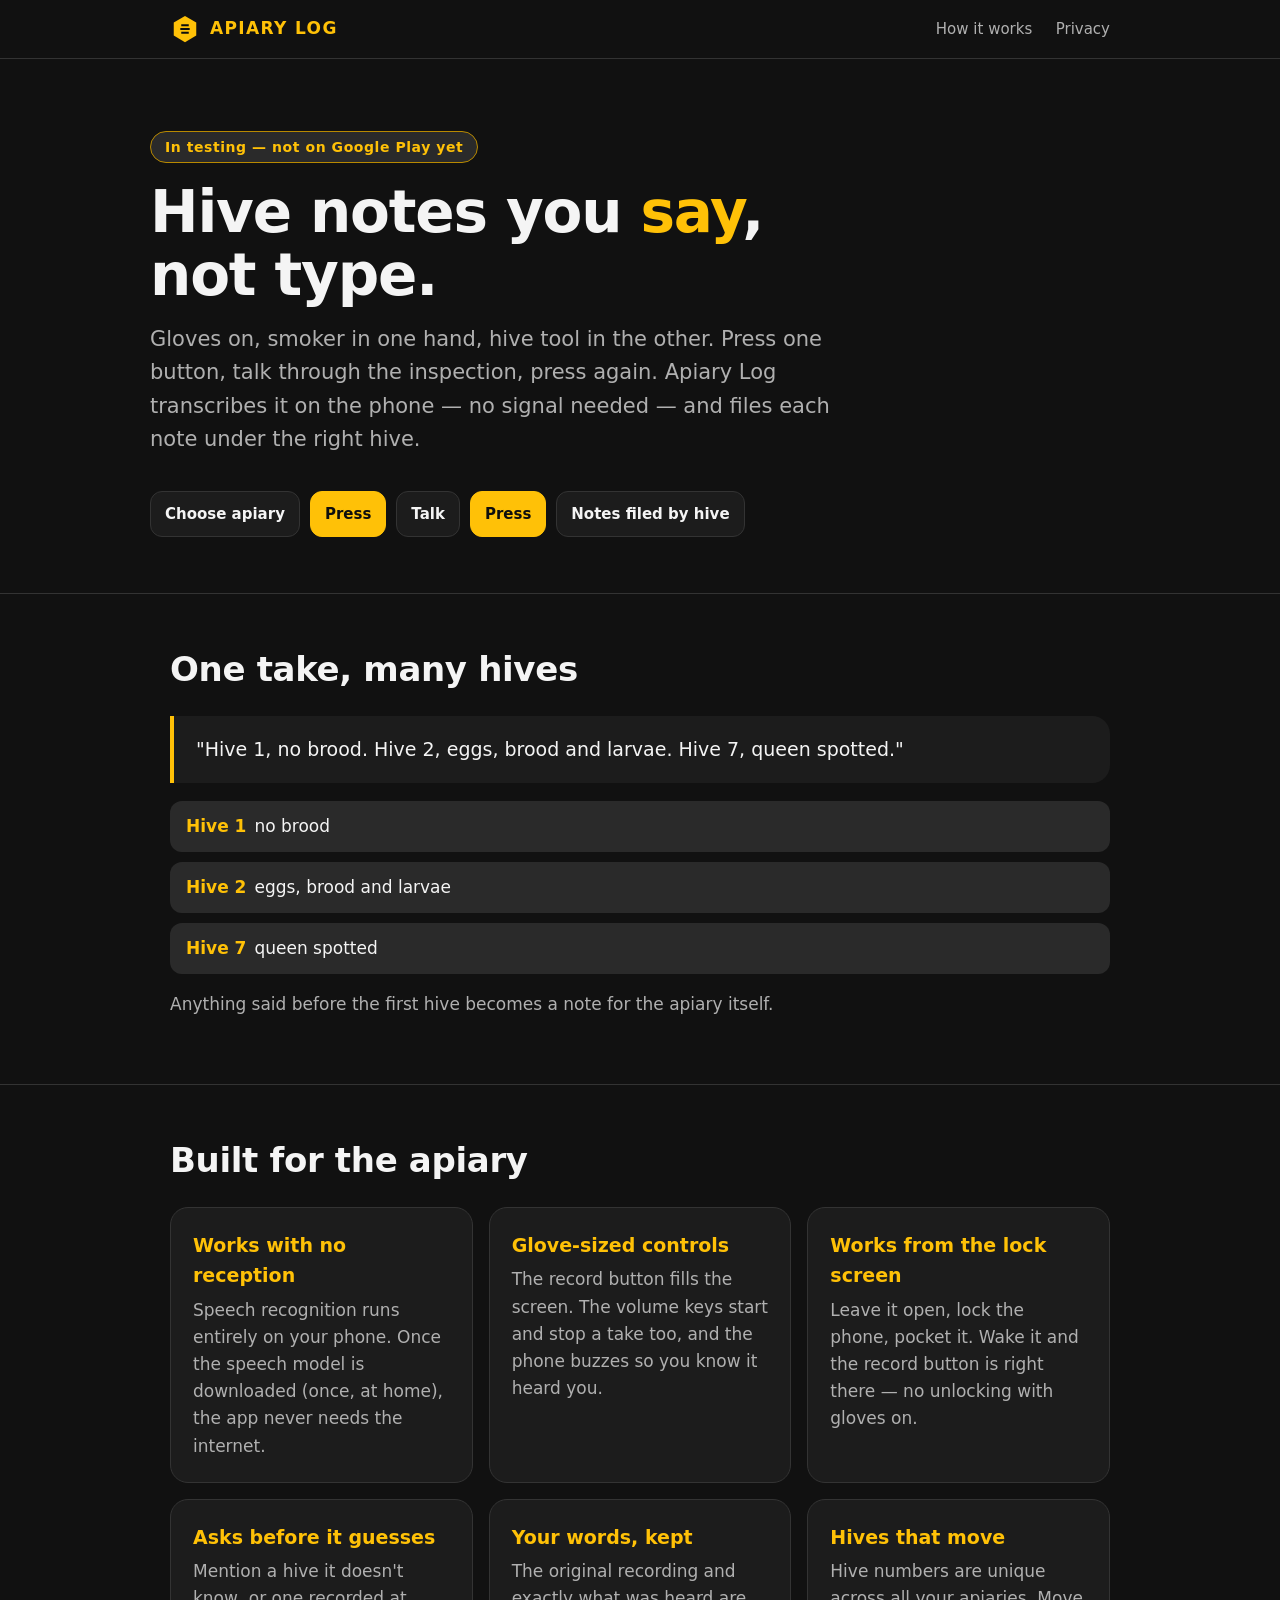
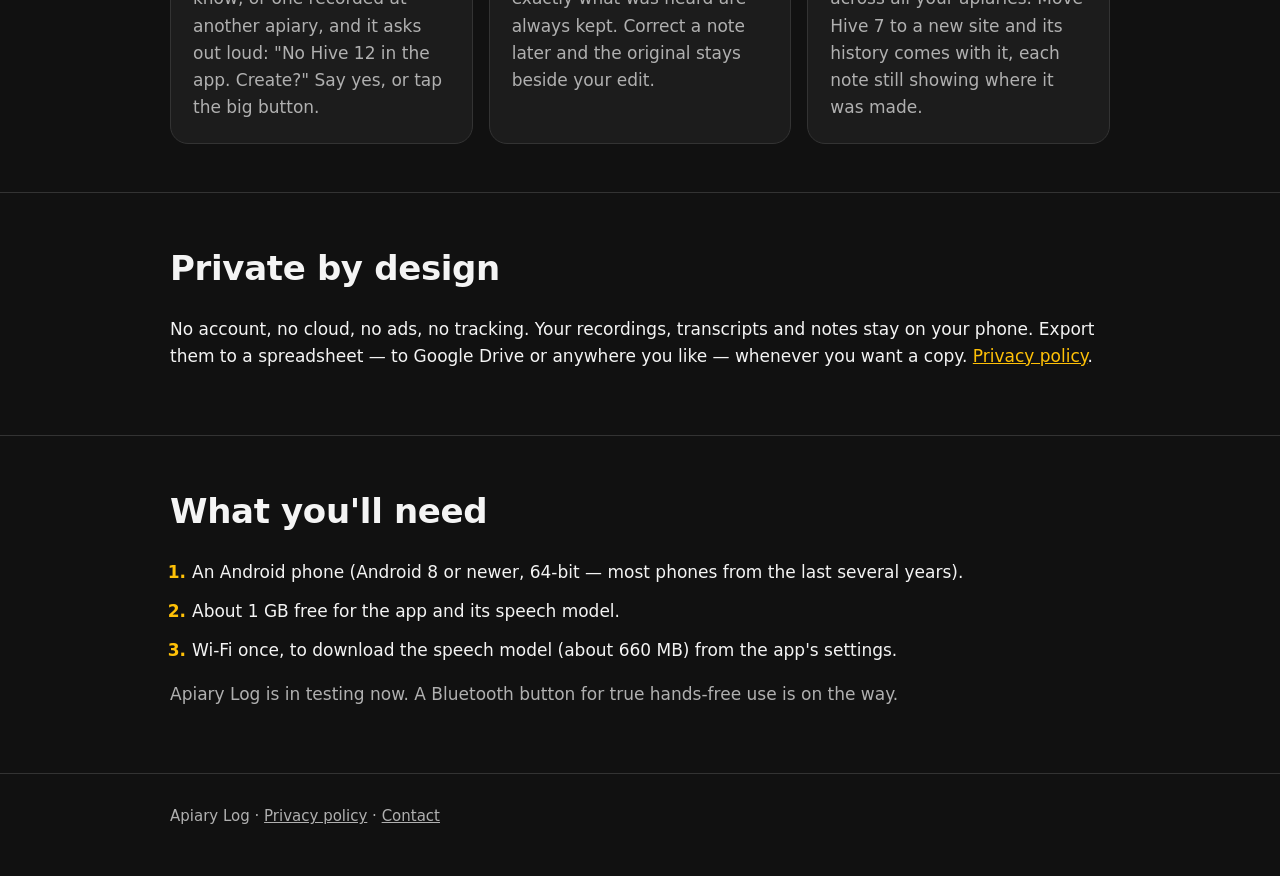
==== index.html @ 3b87fa42 "Initial site: what Apiary Log does, and its privacy policy Plain HTML/CSS for GitHub Pages. Marks th" ====
<!doctype html>
<html lang="en">
<head>
  <meta charset="utf-8">
  <meta name="viewport" content="width=device-width, initial-scale=1">
  <title>Apiary Log — hands-free hive notes</title>
  <meta name="description" content="Talk your hive inspection into your phone. Apiary Log transcribes it on the phone, with no internet, and files each note under the right hive.">
  <link rel="icon" href="favicon.svg" type="image/svg+xml">
  <link rel="stylesheet" href="style.css">
</head>
<body>
  <header class="site">
    <div class="wrap">
      <a class="brand" href="./">
        <svg viewBox="0 0 32 32" aria-hidden="true"><path fill="#ffc107" d="M16 2l12 7v14l-12 7-12-7V9z"/><path fill="#0e0e0e" d="M12 11h8v2h-8zm-1 4h10v2H11zm1 4h8v2h-8z"/></svg>
        Apiary Log
      </a>
      <nav class="site">
        <a href="#how">How it works</a>
        <a href="privacy.html">Privacy</a>
      </nav>
    </div>
  </header>

  <main>
    <div class="wrap hero">
      <span class="badge">In testing — not on Google Play yet</span>
      <h1>Hive notes you <em>say</em>,<br>not type.</h1>
      <p class="lede">Gloves on, smoker in one hand, hive tool in the other. Press one button, talk through the inspection, press again. Apiary Log transcribes it on the phone — no signal needed — and files each note under the right hive.</p>
      <ul class="flow" aria-label="The whole workflow">
        <li>Choose apiary</li>
        <li class="key">Press</li>
        <li>Talk</li>
        <li class="key">Press</li>
        <li>Notes filed by hive</li>
      </ul>
    </div>

    <section id="how">
      <div class="wrap">
        <h2>One take, many hives</h2>
        <p class="quote">"Hive 1, no brood. Hive 2, eggs, brood and larvae. Hive 7, queen spotted."</p>
        <div class="filed">
          <div><b>Hive 1</b>no brood</div>
          <div><b>Hive 2</b>eggs, brood and larvae</div>
          <div><b>Hive 7</b>queen spotted</div>
        </div>
        <p class="muted">Anything said before the first hive becomes a note for the apiary itself.</p>
      </div>
    </section>

    <section>
      <div class="wrap">
        <h2>Built for the apiary</h2>
        <div class="grid">
          <div class="card">
            <h3>Works with no reception</h3>
            <p>Speech recognition runs entirely on your phone. Once the speech model is downloaded (once, at home), the app never needs the internet.</p>
          </div>
          <div class="card">
            <h3>Glove-sized controls</h3>
            <p>The record button fills the screen. The volume keys start and stop a take too, and the phone buzzes so you know it heard you.</p>
          </div>
          <div class="card">
            <h3>Works from the lock screen</h3>
            <p>Leave it open, lock the phone, pocket it. Wake it and the record button is right there — no unlocking with gloves on.</p>
          </div>
          <div class="card">
            <h3>Asks before it guesses</h3>
            <p>Mention a hive it doesn't know, or one recorded at another apiary, and it asks out loud: "No Hive 12 in the app. Create?" Say yes, or tap the big button.</p>
          </div>
          <div class="card">
            <h3>Your words, kept</h3>
            <p>The original recording and exactly what was heard are always kept. Correct a note later and the original stays beside your edit.</p>
          </div>
          <div class="card">
            <h3>Hives that move</h3>
            <p>Hive numbers are unique across all your apiaries. Move Hive 7 to a new site and its history comes with it, each note still showing where it was made.</p>
          </div>
        </div>
      </div>
    </section>

    <section>
      <div class="wrap">
        <h2>Private by design</h2>
        <p>No account, no cloud, no ads, no tracking. Your recordings, transcripts and notes stay on your phone. Export them to a spreadsheet — to Google Drive or anywhere you like — whenever you want a copy. <a href="privacy.html">Privacy policy</a>.</p>
      </div>
    </section>

    <section>
      <div class="wrap">
        <h2>What you'll need</h2>
        <ol class="steps">
          <li>An Android phone (Android 8 or newer, 64-bit — most phones from the last several years).</li>
          <li>About 1 GB free for the app and its speech model.</li>
          <li>Wi-Fi once, to download the speech model (about 660 MB) from the app's settings.</li>
        </ol>
        <p class="muted">Apiary Log is in testing now. A Bluetooth button for true hands-free use is on the way.</p>
      </div>
    </section>
  </main>

  <footer class="site">
    <div class="wrap">
      Apiary Log · <a href="privacy.html">Privacy policy</a> · <a href="https://github.com/Luke-Shifty-Habits/touchless-apiarylog-web/issues">Contact</a>
    </div>
  </footer>
</body>
</html>
---- style.css ----
:root {
  --honey: #ffc107;
  --honey-deep: #b88900;
  --ink: #0e0e0e;
  --bg: #111111;
  --surface: #1c1c1c;
  --surface-2: #2a2a2a;
  --text: #f4f4f4;
  --muted: #b0b0b0;
  --line: #333333;
  --radius: 18px;
  --max: 980px;
}

* { box-sizing: border-box; }

html { -webkit-text-size-adjust: 100%; }

body {
  margin: 0;
  background: var(--bg);
  color: var(--text);
  font: 17px/1.6 system-ui, -apple-system, "Segoe UI", Roboto, sans-serif;
}

a { color: var(--honey); }
a:hover { color: #ffd54f; }

.wrap { max-width: var(--max); margin: 0 auto; padding: 0 20px; }

header.site {
  border-bottom: 1px solid var(--line);
}
header.site .wrap {
  display: flex;
  align-items: center;
  justify-content: space-between;
  gap: 16px;
  padding-top: 14px;
  padding-bottom: 14px;
}
.brand {
  display: flex;
  align-items: center;
  gap: 10px;
  color: var(--honey);
  font-weight: 900;
  letter-spacing: 0.08em;
  text-decoration: none;
  text-transform: uppercase;
}
.brand svg { width: 30px; height: 30px; flex: none; }
nav.site a {
  color: var(--muted);
  text-decoration: none;
  margin-left: 18px;
  font-size: 15px;
}
nav.site a:hover { color: var(--text); }

.hero { padding: 72px 0 56px; }
.badge {
  display: inline-block;
  background: var(--surface-2);
  color: var(--honey);
  border: 1px solid var(--honey-deep);
  border-radius: 999px;
  padding: 4px 14px;
  font-size: 14px;
  font-weight: 700;
  letter-spacing: 0.04em;
}
h1 {
  font-size: clamp(34px, 6vw, 58px);
  line-height: 1.08;
  margin: 18px 0 16px;
  letter-spacing: -0.02em;
}
h1 em { font-style: normal; color: var(--honey); }
.lede { font-size: clamp(18px, 2.4vw, 21px); color: var(--muted); max-width: 680px; margin: 0; }

.flow {
  display: flex;
  flex-wrap: wrap;
  gap: 10px;
  margin: 34px 0 0;
  padding: 0;
  list-style: none;
}
.flow li {
  background: var(--surface);
  border: 1px solid var(--line);
  border-radius: 12px;
  padding: 10px 14px;
  font-weight: 700;
  font-size: 15px;
}
.flow li.key { background: var(--honey); color: var(--ink); border-color: var(--honey); }

section { padding: 48px 0; border-top: 1px solid var(--line); }
h2 { font-size: clamp(26px, 3.6vw, 34px); margin: 0 0 20px; letter-spacing: -0.01em; }
h3 { font-size: 19px; margin: 0 0 6px; color: var(--honey); }

.grid {
  display: grid;
  grid-template-columns: repeat(auto-fit, minmax(260px, 1fr));
  gap: 16px;
}
.card {
  background: var(--surface);
  border: 1px solid var(--line);
  border-radius: var(--radius);
  padding: 22px;
}
.card p { margin: 0; color: var(--muted); }

.quote {
  background: var(--surface);
  border-left: 4px solid var(--honey);
  border-radius: 0 var(--radius) var(--radius) 0;
  padding: 18px 22px;
  margin: 0 0 18px;
  font-size: 19px;
}
.filed { display: grid; gap: 10px; }
.filed div {
  background: var(--surface-2);
  border-radius: 12px;
  padding: 12px 16px;
}
.filed b { color: var(--honey); margin-right: 8px; }

ol.steps { padding-left: 22px; margin: 0; }
ol.steps li { margin: 0 0 12px; }
ol.steps li::marker { color: var(--honey); font-weight: 900; }

.muted { color: var(--muted); }

footer.site {
  border-top: 1px solid var(--line);
  padding: 30px 0 48px;
  color: var(--muted);
  font-size: 15px;
}
footer.site a { color: var(--muted); }

/* Privacy policy */
.doc { padding: 48px 0 24px; max-width: 760px; }
.doc h1 { font-size: clamp(30px, 5vw, 42px); }
.doc h2 { font-size: 23px; margin: 34px 0 10px; }
.doc p, .doc li { color: #dcdcdc; }
.doc table { width: 100%; border-collapse: collapse; margin: 8px 0 0; font-size: 16px; }
.doc th, .doc td { text-align: left; padding: 10px 8px; border-bottom: 1px solid var(--line); vertical-align: top; }
.doc th { color: var(--honey); font-weight: 700; }

@media (max-width: 560px) {
  body { font-size: 16px; }
  .hero { padding: 48px 0 40px; }
  nav.site a { margin-left: 12px; }
  .doc table, .doc thead, .doc tbody, .doc tr, .doc th, .doc td { display: block; }
  .doc thead { display: none; }
  .doc td { border-bottom: none; padding: 4px 0; }
  .doc tr { border-bottom: 1px solid var(--line); padding: 8px 0; }
}
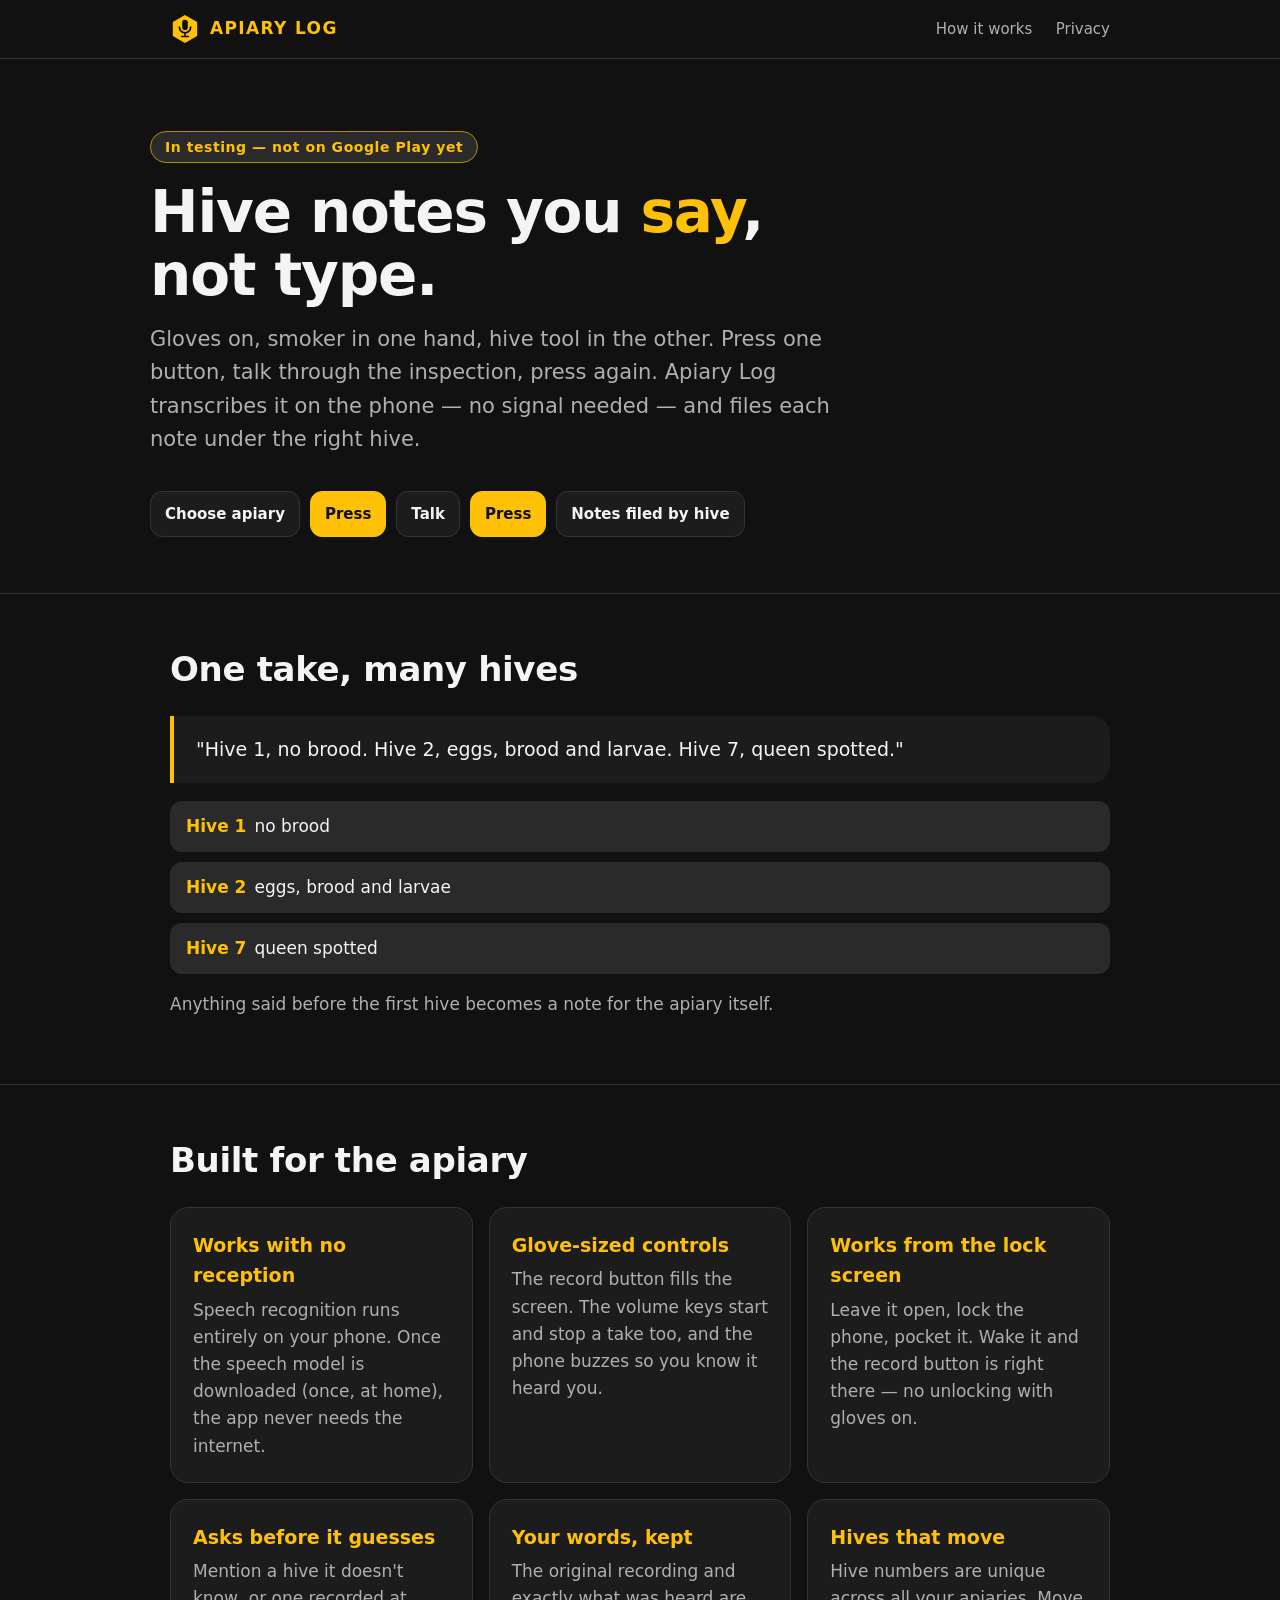
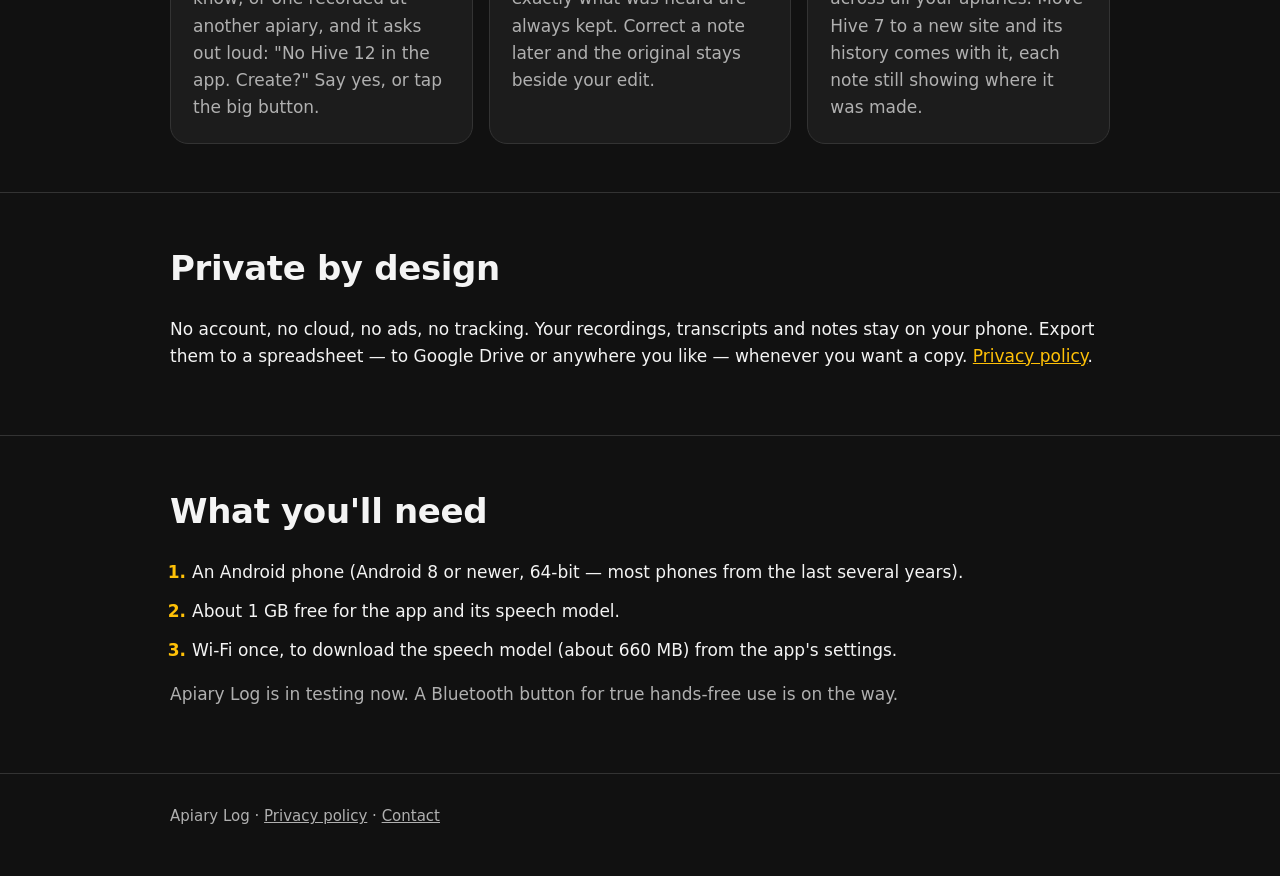
==== commit e3d89ec6: "Use the app's icon: honey hexagon with a microphone Co-Authored-By: Claude Opus 5 <noreply@anthropic" ====
--- a/index.html
+++ b/index.html
@@ -6,13 +6,14 @@
   <title>Apiary Log — hands-free hive notes</title>
   <meta name="description" content="Talk your hive inspection into your phone. Apiary Log transcribes it on the phone, with no internet, and files each note under the right hive.">
   <link rel="icon" href="favicon.svg" type="image/svg+xml">
+  <link rel="apple-touch-icon" href="apple-touch-icon.png">
   <link rel="stylesheet" href="style.css">
 </head>
 <body>
   <header class="site">
     <div class="wrap">
       <a class="brand" href="./">
-        <svg viewBox="0 0 32 32" aria-hidden="true"><path fill="#ffc107" d="M16 2l12 7v14l-12 7-12-7V9z"/><path fill="#0e0e0e" d="M12 11h8v2h-8zm-1 4h10v2H11zm1 4h8v2h-8z"/></svg>
+        <svg viewBox="22 22 64 64" aria-hidden="true"><path fill="#ffc107" d="M54 24 79.98 39v30L54 84 28.02 69V39z"/><path fill="#0e0e0e" d="M48 40a6 6 0 0 1 12 0v10a6 6 0 0 1-12 0z"/><path fill="none" stroke="#0e0e0e" stroke-width="3.6" stroke-linecap="round" d="M42 50a12 12 0 0 0 24 0M54 62v8M47 70h14"/></svg>
         Apiary Log
       </a>
       <nav class="site">
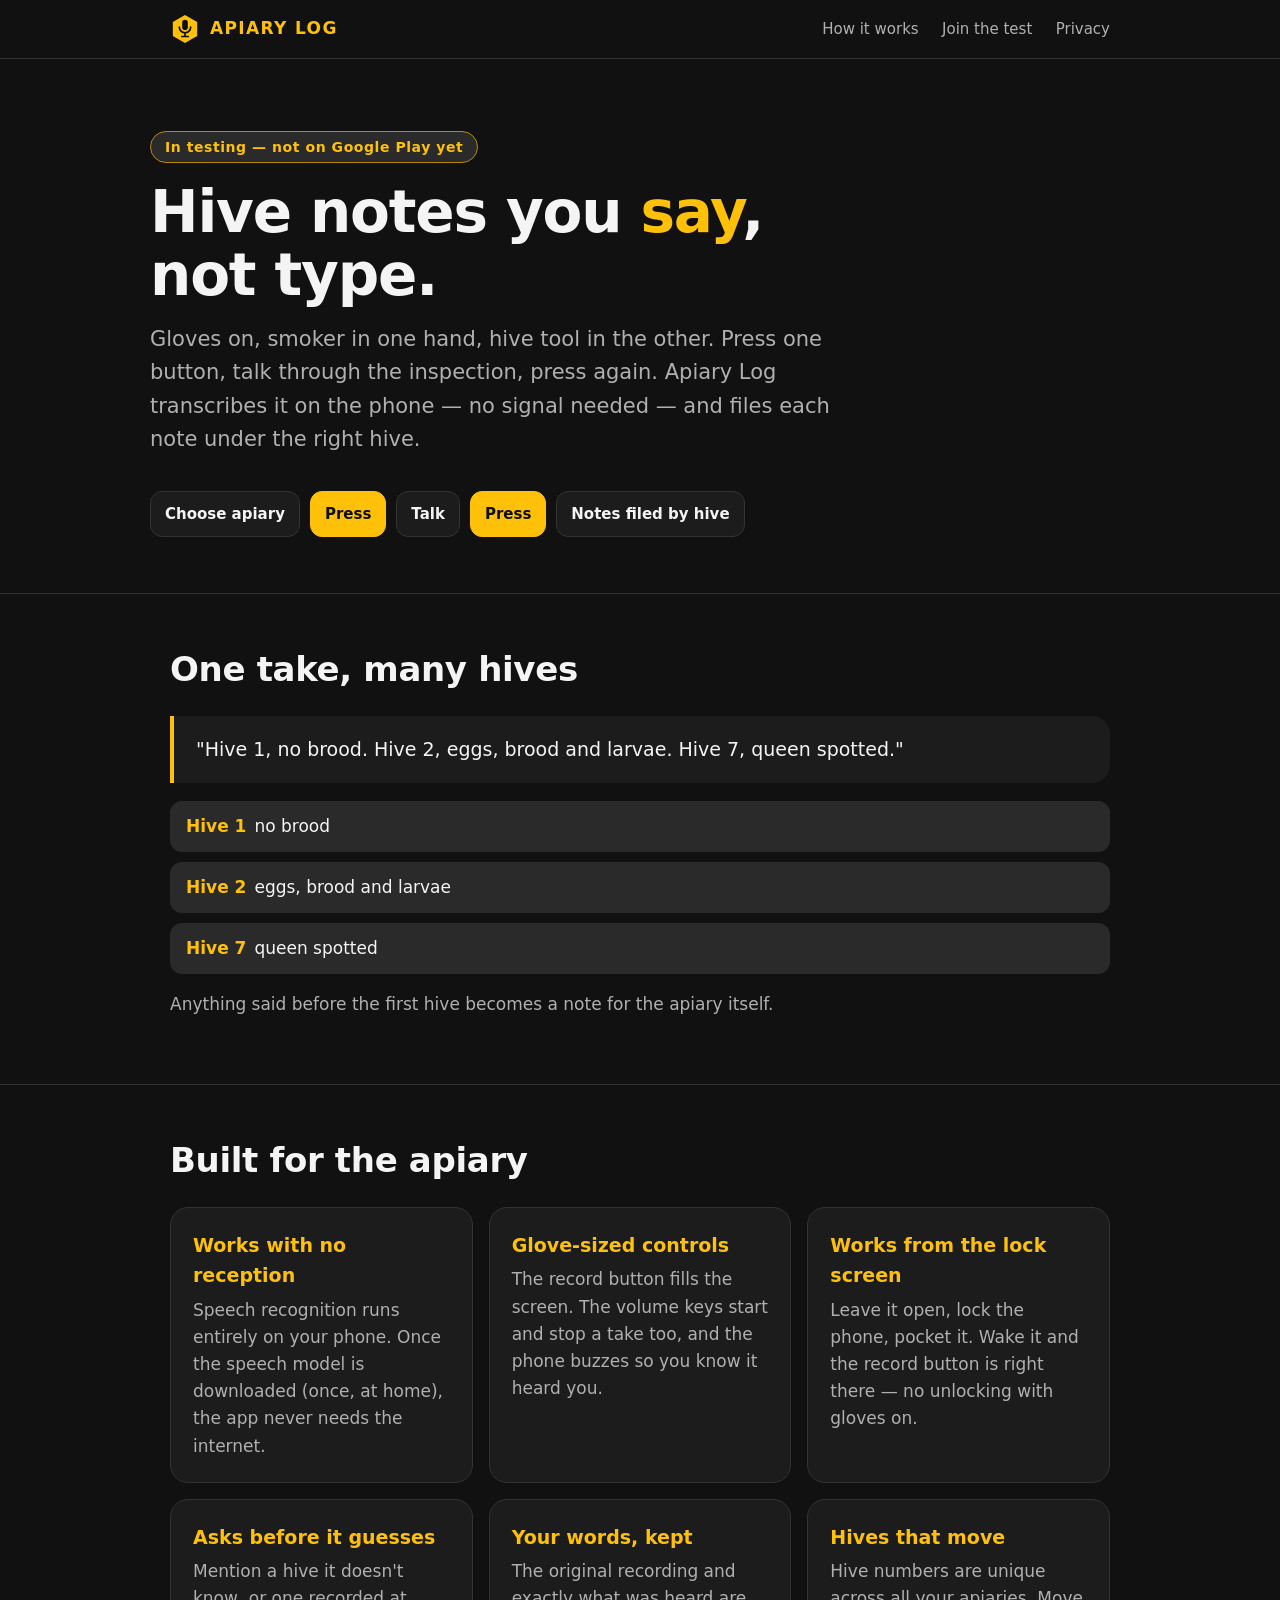
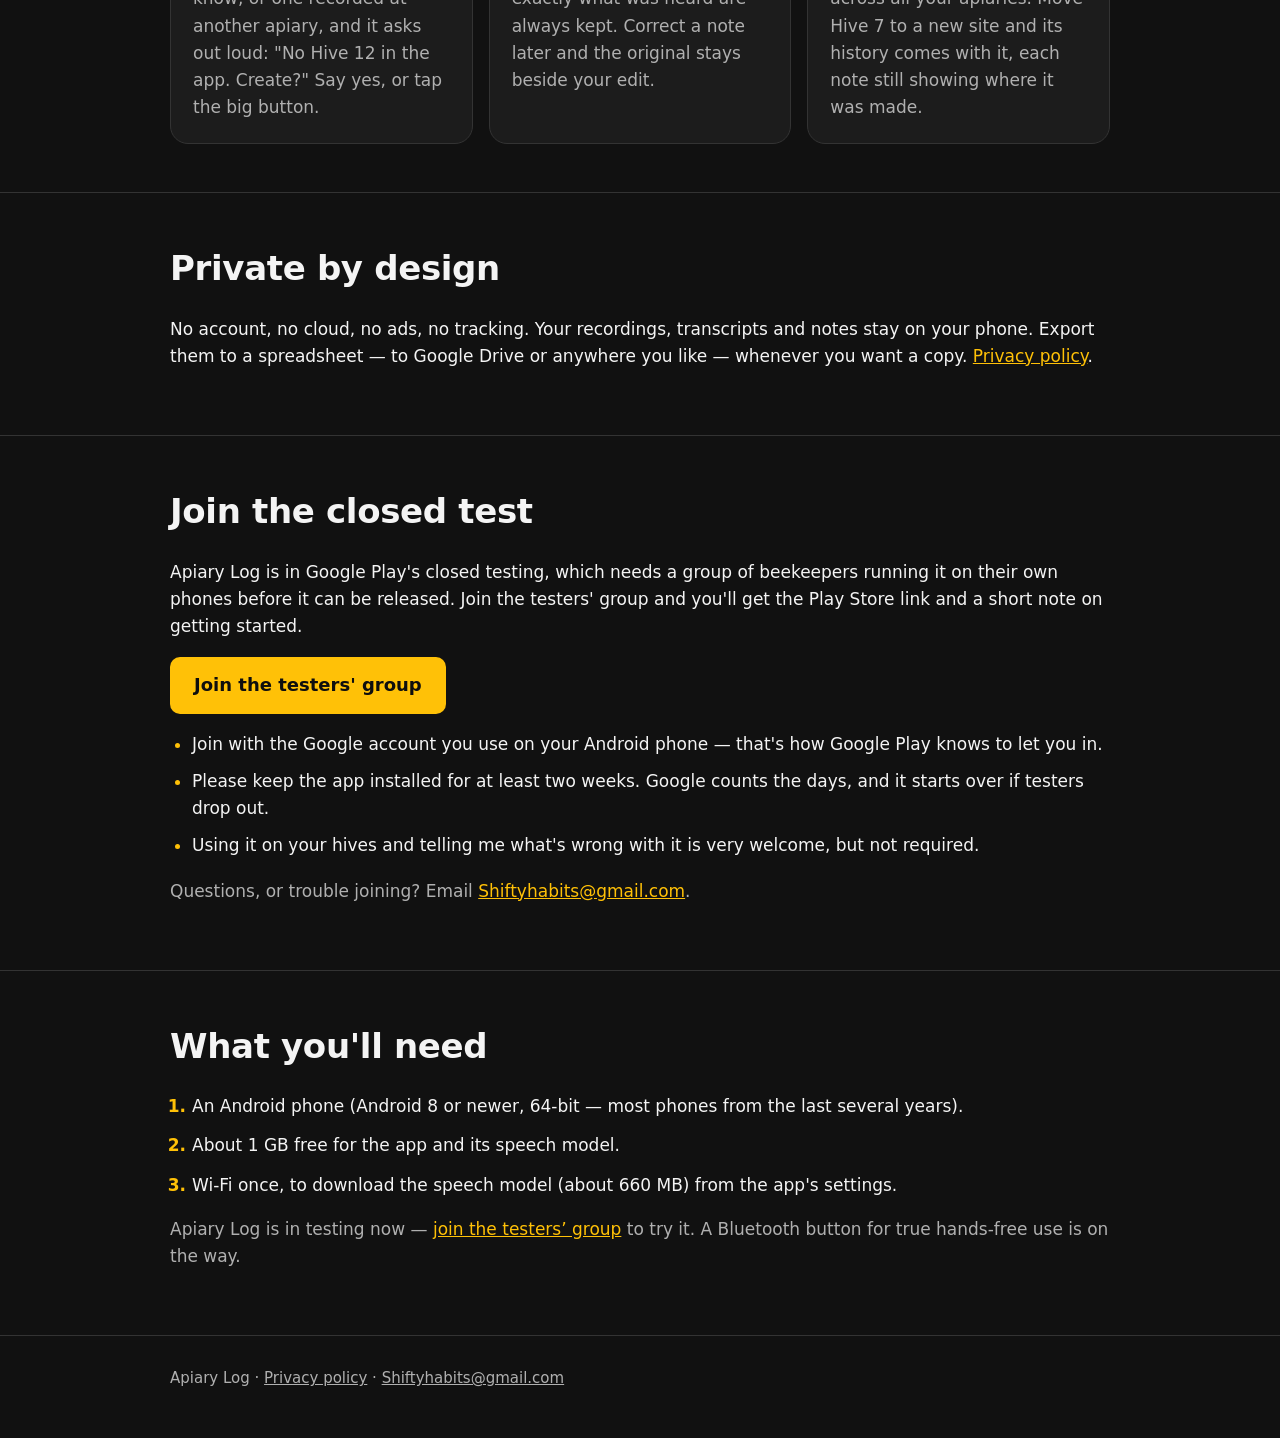
==== commit 309a6520: "Add a contact email and a join-the-closed-test section The only contact route was a GitHub issues li" ====
--- a/index.html
+++ b/index.html
@@ -18,6 +18,7 @@
       </a>
       <nav class="site">
         <a href="#how">How it works</a>
+        <a href="#test">Join the test</a>
         <a href="privacy.html">Privacy</a>
       </nav>
     </div>
@@ -25,7 +26,7 @@
 
   <main>
     <div class="wrap hero">
-      <span class="badge">In testing — not on Google Play yet</span>
+      <a class="badge" href="#test">In testing — not on Google Play yet</a>
       <h1>Hive notes you <em>say</em>,<br>not type.</h1>
       <p class="lede">Gloves on, smoker in one hand, hive tool in the other. Press one button, talk through the inspection, press again. Apiary Log transcribes it on the phone — no signal needed — and files each note under the right hive.</p>
       <ul class="flow" aria-label="The whole workflow">
@@ -89,6 +90,20 @@
       </div>
     </section>
 
+    <section id="test">
+      <div class="wrap">
+        <h2>Join the closed test</h2>
+        <p>Apiary Log is in Google Play's closed testing, which needs a group of beekeepers running it on their own phones before it can be released. Join the testers' group and you'll get the Play Store link and a short note on getting started.</p>
+        <p><a class="cta" href="https://groups.google.com/g/touchless-apiarlog-testers">Join the testers' group</a></p>
+        <ul class="steps">
+          <li>Join with the Google account you use on your Android phone — that's how Google Play knows to let you in.</li>
+          <li>Please keep the app installed for at least two weeks. Google counts the days, and it starts over if testers drop out.</li>
+          <li>Using it on your hives and telling me what's wrong with it is very welcome, but not required.</li>
+        </ul>
+        <p class="muted">Questions, or trouble joining? Email <a href="mailto:Shiftyhabits@gmail.com">Shiftyhabits@gmail.com</a>.</p>
+      </div>
+    </section>
+
     <section>
       <div class="wrap">
         <h2>What you'll need</h2>
@@ -97,14 +112,14 @@
           <li>About 1 GB free for the app and its speech model.</li>
           <li>Wi-Fi once, to download the speech model (about 660 MB) from the app's settings.</li>
         </ol>
-        <p class="muted">Apiary Log is in testing now. A Bluetooth button for true hands-free use is on the way.</p>
+        <p class="muted">Apiary Log is in testing now — <a href="#test">join the testers’ group</a> to try it. A Bluetooth button for true hands-free use is on the way.</p>
       </div>
     </section>
   </main>
 
   <footer class="site">
     <div class="wrap">
-      Apiary Log · <a href="privacy.html">Privacy policy</a> · <a href="https://github.com/Luke-Shifty-Habits/touchless-apiarylog-web/issues">Contact</a>
+      Apiary Log · <a href="privacy.html">Privacy policy</a> · <a href="mailto:Shiftyhabits@gmail.com">Shiftyhabits@gmail.com</a>
     </div>
   </footer>
 </body>
--- a/style.css
+++ b/style.css
@@ -162,3 +162,20 @@
   .doc td { border-bottom: none; padding: 4px 0; }
   .doc tr { border-bottom: 1px solid var(--line); padding: 8px 0; }
 }
+
+.cta {
+  display: inline-block;
+  background: var(--honey);
+  color: var(--ink);
+  font-weight: 800;
+  font-size: 18px;
+  text-decoration: none;
+  padding: 14px 24px;
+  border-radius: 10px;
+}
+.cta:hover { background: #ffd54f; color: var(--ink); }
+a.badge { text-decoration: none; }
+a.badge:hover { color: var(--honey); }
+ul.steps { padding-left: 22px; margin: 0 0 18px; }
+ul.steps li { margin: 0 0 10px; }
+ul.steps li::marker { color: var(--honey); }
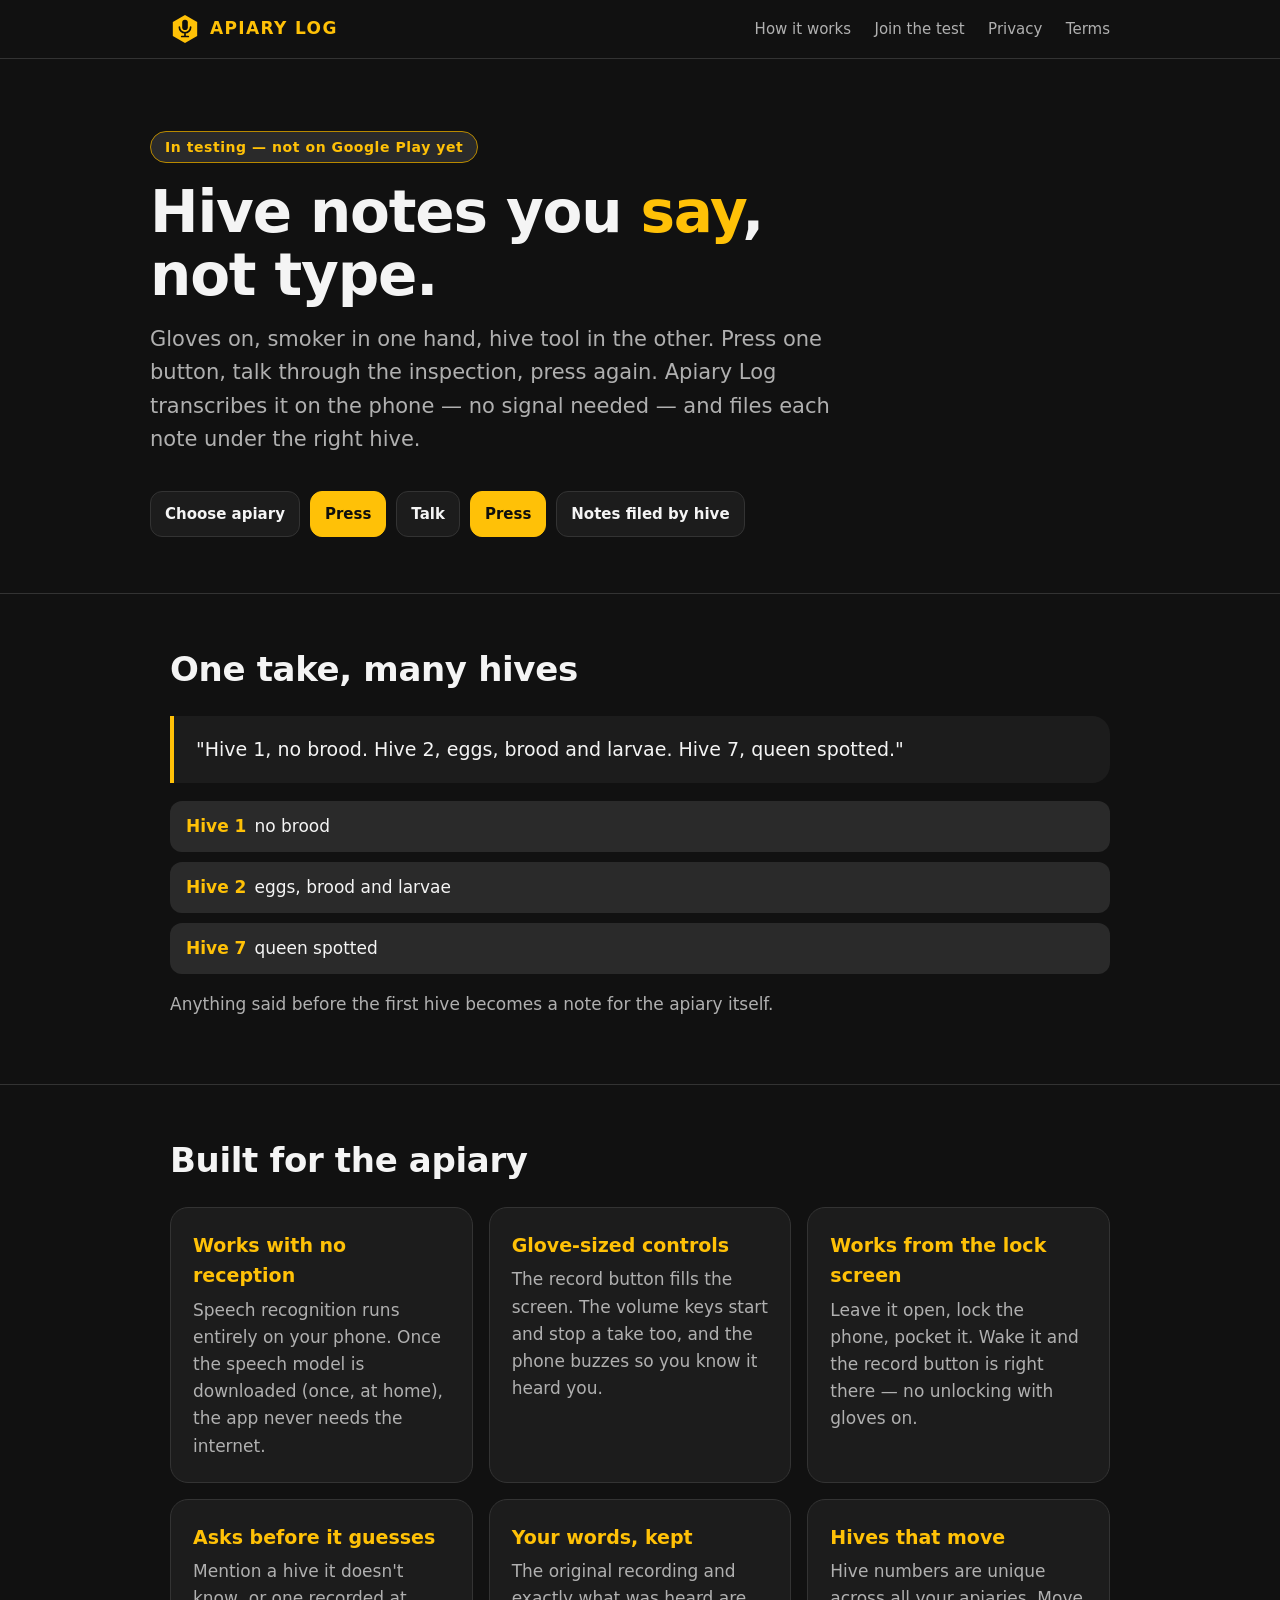
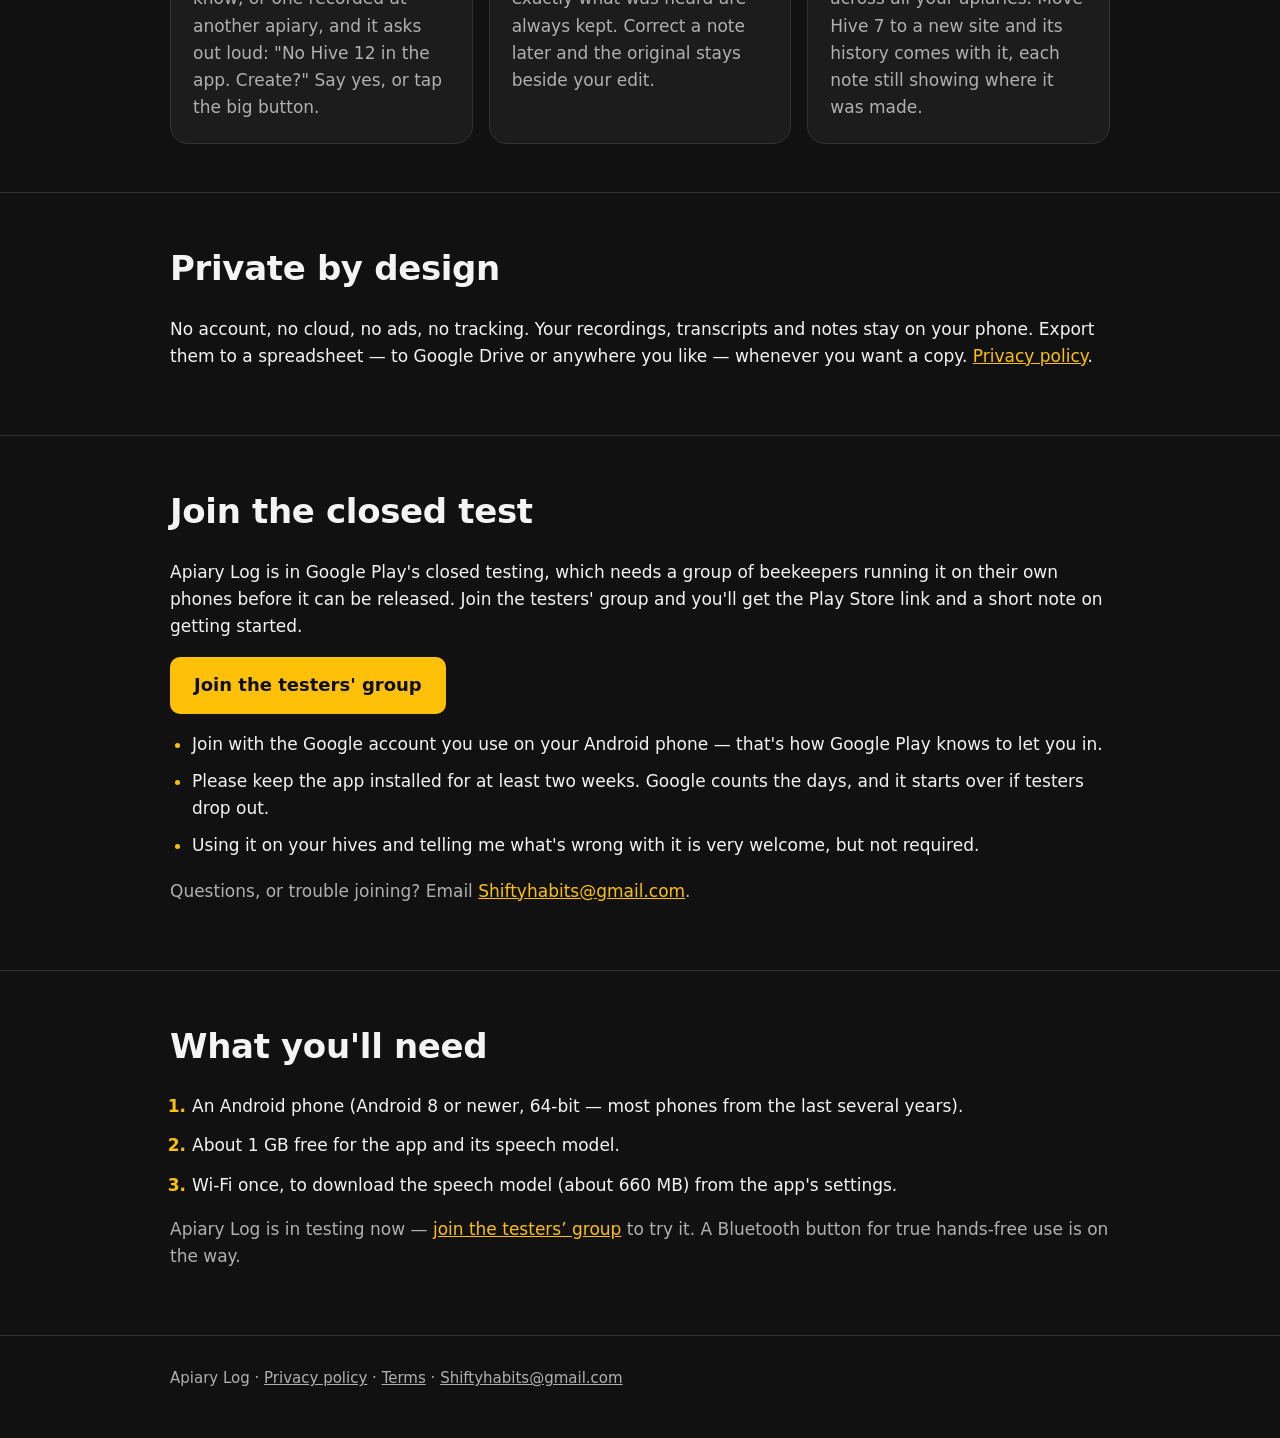
==== commit 4411d14f: "Add a terms of service page, linked from the nav and footers Co-Authored-By: Claude Opus 5.5 <norepl" ====
--- a/index.html
+++ b/index.html
@@ -20,6 +20,7 @@
         <a href="#how">How it works</a>
         <a href="#test">Join the test</a>
         <a href="privacy.html">Privacy</a>
+        <a href="terms.html">Terms</a>
       </nav>
     </div>
   </header>
@@ -94,7 +95,7 @@
       <div class="wrap">
         <h2>Join the closed test</h2>
         <p>Apiary Log is in Google Play's closed testing, which needs a group of beekeepers running it on their own phones before it can be released. Join the testers' group and you'll get the Play Store link and a short note on getting started.</p>
-        <p><a class="cta" href="https://groups.google.com/g/touchless-apiarlog-testers">Join the testers' group</a></p>
+        <p><a class="cta" href="https://groups.google.com/g/touchless-apiarylog-testers">Join the testers' group</a></p>
         <ul class="steps">
           <li>Join with the Google account you use on your Android phone — that's how Google Play knows to let you in.</li>
           <li>Please keep the app installed for at least two weeks. Google counts the days, and it starts over if testers drop out.</li>
@@ -119,7 +120,7 @@
 
   <footer class="site">
     <div class="wrap">
-      Apiary Log · <a href="privacy.html">Privacy policy</a> · <a href="mailto:Shiftyhabits@gmail.com">Shiftyhabits@gmail.com</a>
+      Apiary Log · <a href="privacy.html">Privacy policy</a> · <a href="terms.html">Terms</a> · <a href="mailto:Shiftyhabits@gmail.com">Shiftyhabits@gmail.com</a>
     </div>
   </footer>
 </body>
